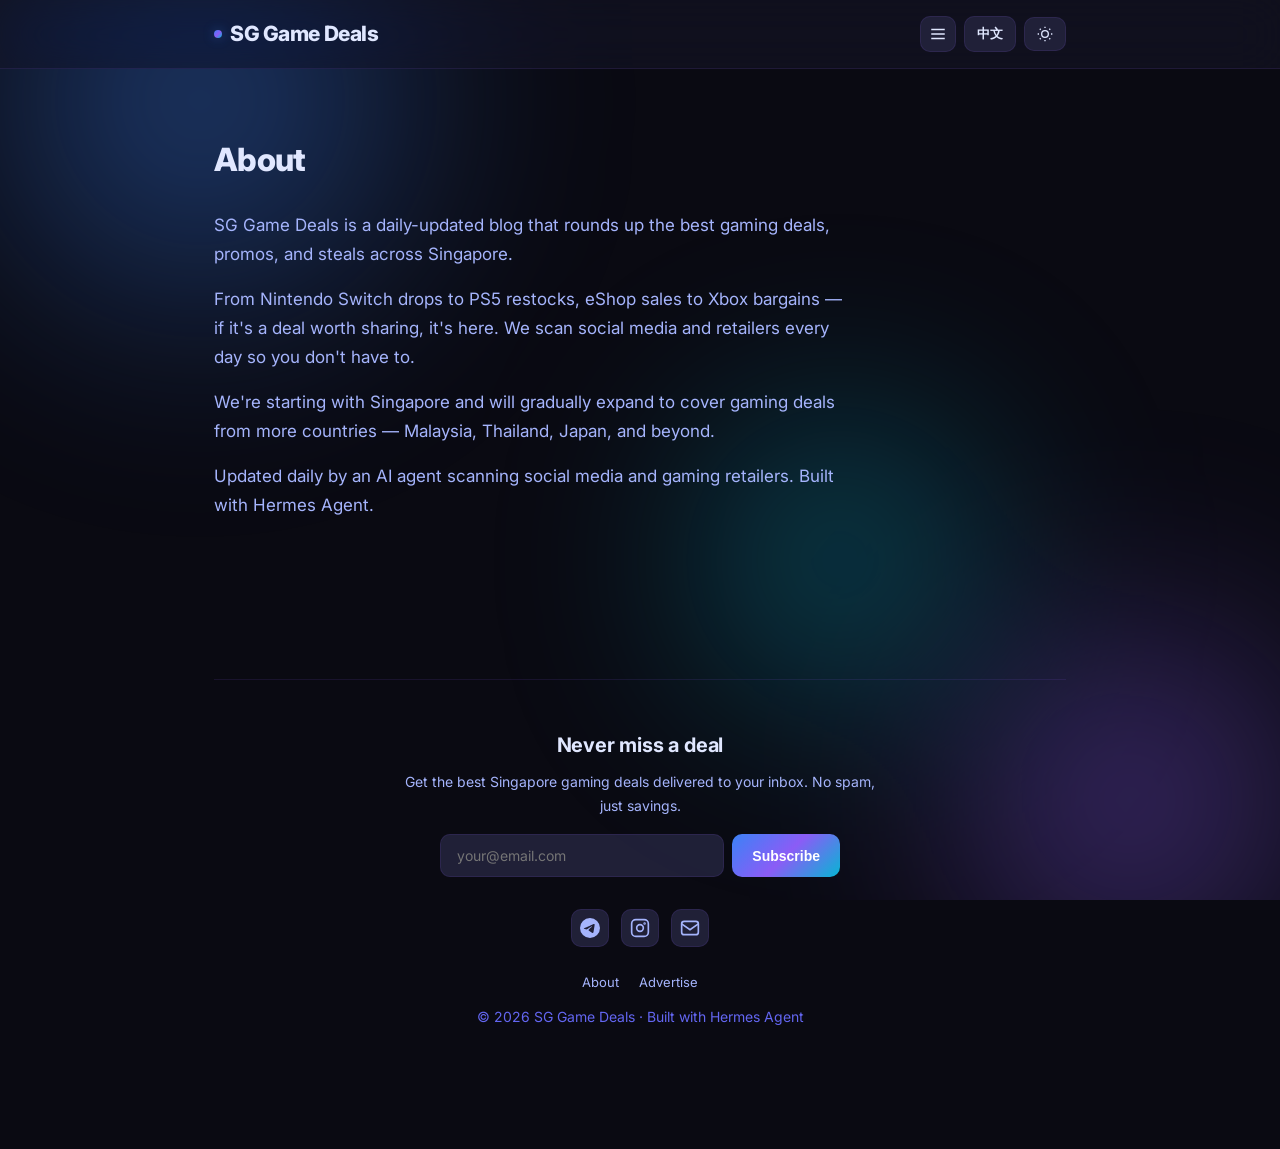
==== about.html @ f4009a66 "Initial build: SG Game Deals blog" ====
<!DOCTYPE html>
<html lang="en" data-theme="dark">
<head>
<meta charset="UTF-8">
<meta name="viewport" content="width=device-width, initial-scale=1.0">
<title>About SG Game Deals — Singapore Gaming Deals & Console Bargains Blog</title>
<meta name="description" content="SG Game Deals is a daily-updated blog curating the best gaming deals, console promos, and game sales across Singapore. Updated every day by an AI agent.">
<meta name="keywords" content="SG Game Deals about, Singapore gaming deals blog, Singapore console deals, Switch deals Singapore, PS5 deals Singapore, Xbox deals SG">
<meta name="robots" content="index, follow">
<link rel="canonical" href="https://quicktestsg.github.io/sg-game-deals/about.html">
<meta property="og:type" content="website">
<meta property="og:site_name" content="SG Game Deals">
<meta property="og:title" content="About SG Game Deals">
<meta property="og:description" content="Daily-updated Singapore gaming deals and console bargains blog.">
<meta property="og:url" content="https://quicktestsg.github.io/sg-game-deals/about.html">
<link rel="preconnect" href="https://fonts.googleapis.com">
<link rel="preconnect" href="https://fonts.gstatic.com" crossorigin>
<link href="https://fonts.googleapis.com/css2?family=Inter:wght@300;400;500;600;700;800;900&display=swap" rel="stylesheet">
<link rel="stylesheet" href="style.css?v=1">

    <!-- Google Analytics GA4 — Replace G-548117720 with your Measurement ID -->
    <script async src="https://www.googletagmanager.com/gtag/js?id=G-548117720"></script>
    <script>
      window.dataLayer = window.dataLayer || [];
      function gtag(){dataLayer.push(arguments);}
      gtag('js', new Date());
      gtag('config', 'G-548117720');
    </script>
</head>
<body>

<div class="mesh-bg">
    <div class="mesh-orb mesh-orb-1"></div>
    <div class="mesh-orb mesh-orb-2"></div>
    <div class="mesh-orb mesh-orb-3"></div>
</div>

<div class="progress-bar"></div>

<nav class="nav" id="nav">
    <div class="nav-inner">
        <a href="index.html" class="nav-brand">
            <span class="nav-brand-dot"></span>
            SG Game Deals
        </a>
        <div class="nav-right">
            <button class="nav-menu-btn" id="navMenuBtn" aria-label="Menu">
                <svg width="18" height="18" viewBox="0 0 24 24" fill="none" stroke="currentColor" stroke-width="2"><line x1="3" y1="6" x2="21" y2="6"/><line x1="3" y1="12" x2="21" y2="12"/><line x1="3" y1="18" x2="21" y2="18"/></svg>
            </button>
            <div class="nav-dropdown" id="navDropdown">
                <a href="about.html" class="nav-dropdown-link" data-en="About" data-zh="关于">About</a>
                <a href="advertise.html" class="nav-dropdown-link" data-en="Advertise" data-zh="广告合作">Advertise</a>
            </div>
            <button class="lang-toggle" id="langToggle" aria-label="Switch language">
                <span class="lang-label">中文</span>
            </button>
            <button class="theme-toggle" id="themeToggle" aria-label="Toggle theme">
                <svg class="sun" width="16" height="16" viewBox="0 0 24 24" fill="none" stroke="currentColor" stroke-width="2"><circle cx="12" cy="12" r="5"/><line x1="12" y1="1" x2="12" y2="3"/><line x1="12" y1="21" x2="12" y2="23"/><line x1="4.2" y1="4.2" x2="5.6" y2="5.6"/><line x1="18.4" y1="18.4" x2="19.8" y2="19.8"/><line x1="1" y1="12" x2="3" y2="12"/><line x1="21" y1="12" x2="23" y2="12"/><line x1="4.2" y1="19.8" x2="5.6" y2="18.4"/><line x1="18.4" y1="5.6" x2="19.8" y2="4.2"/></svg>
                <svg class="moon" width="16" height="16" viewBox="0 0 24 24" fill="none" stroke="currentColor" stroke-width="2"><path d="M21 12.79A9 9 0 1 1 11.21 3 7 7 0 0 0 21 12.79z"/></svg>
            </button>
        </div>
    </div>
</nav>

<div class="wrap">
<section class="about-section fade-in">
    <h1 data-en="About" data-zh="关于">About</h1>
    <p data-en="SG Game Deals is a daily-updated blog that rounds up the best gaming deals, promos, and steals across Singapore." data-zh="SG Game Deals 是一个每日更新的博客，汇总新加坡最划算的游戏优惠、促销和好价。">SG Game Deals is a daily-updated blog that rounds up the best gaming deals, promos, and steals across Singapore.</p>
    <p data-en="From Nintendo Switch drops to PS5 restocks, eShop sales to Xbox bargains — if it's a deal worth sharing, it's here. We scan social media and retailers every day so you don't have to." data-zh="从 Nintendo Switch 降价到 PS5 补货，从 eShop 特卖到 Xbox 好价——只要是值得分享的优惠，都在这里。我们每天扫描社交媒体和零售商，你就不用自己翻了。">From Nintendo Switch drops to PS5 restocks, eShop sales to Xbox bargains — if it's a deal worth sharing, it's here.</p>
    <p data-en="We're starting with Singapore and will gradually expand to cover gaming deals from more countries — Malaysia, Thailand, Japan, and beyond." data-zh="我们以新加坡为起点，之后会逐步扩展到更多国家的游戏优惠——马来西亚、泰国、日本等等。">We're starting with Singapore and will gradually expand to cover gaming deals from more countries.</p>
    <p data-en="Updated daily by an AI agent scanning social media and gaming retailers. Built with Hermes Agent." data-zh="每天由 AI 智能体从社交媒体和游戏零售商精选更新。使用 Hermes Agent 构建。">Updated daily by an AI agent scanning social media and gaming retailers. Built with Hermes Agent.</p>
</section>

<footer class="footer">
        <div class="footer-newsletter">
            <h3 data-en="Never miss a deal" data-zh="不错过任何优惠">Never miss a deal</h3>
            <p data-en="Get the best Singapore gaming deals delivered to your inbox. No spam, just savings." data-zh="每周精选新加坡最划算的游戏优惠，直接送到你的邮箱。不发垃圾邮件，只发省钱信息。">Get the best Singapore gaming deals delivered to your inbox. No spam, just savings.</p>
            <form class="footer-newsletter-form" id="newsletterForm">
                <input type="email" placeholder="your@email.com" required data-en-placeholder="your@email.com" data-zh-placeholder="输入你的邮箱">
                <button type="submit" data-en="Subscribe" data-zh="订阅">Subscribe</button>
            </form>
            <div class="footer-newsletter-success" id="newsletterSuccess" data-en="✅ Thanks! You're subscribed." data-zh="✅ 订阅成功！感谢加入。">✅ Thanks! You're subscribed.</div>
        </div>
        <div class="footer-social">
            <a href="#" id="socialTelegram" aria-label="Telegram" title="Telegram">
                <svg width="20" height="20" viewBox="0 0 24 24" fill="currentColor"><path d="M11.944 0A12 12 0 0 0 0 12a12 12 0 0 0 12 12 12 12 0 0 0 12-12A12 12 0 0 0 12 0a12 12 0 0 0-.056 0zm4.962 7.224c.1-.002.321.023.465.14a.506.506 0 0 1 .171.325c.016.093.036.306.02.472-.18 1.898-.962 6.502-1.36 8.627-.168.9-.499 1.201-.82 1.23-.696.065-1.225-.46-1.9-.902-1.056-.693-1.653-1.124-2.678-1.8-1.185-.78-.417-1.21.258-1.91.177-.184 3.247-2.977 3.307-3.23.007-.032.014-.15-.056-.212s-.174-.041-.249-.024c-.106.024-1.793 1.139-5.061 3.345-.48.329-.913.49-1.302.48-.428-.008-1.252-.242-1.865-.442-.751-.244-1.349-.374-1.297-.789.027-.216.324-.437.89-.663 3.498-1.524 5.83-2.529 6.995-3.014 3.332-1.386 4.025-1.627 4.476-1.635z"/></svg>
            </a>
            <a href="#" id="socialInstagram" aria-label="Instagram" title="Instagram">
                <svg width="20" height="20" viewBox="0 0 24 24" fill="none" stroke="currentColor" stroke-width="2"><rect x="2" y="2" width="20" height="20" rx="5"/><circle cx="12" cy="12" r="4"/><circle cx="17.5" cy="6.5" r="0.5" fill="currentColor"/></svg>
            </a>
            <a href="mailto:quicktestsg@gmail.com" aria-label="Email" title="Email">
                <svg width="20" height="20" viewBox="0 0 24 24" fill="none" stroke="currentColor" stroke-width="2"><rect x="2" y="4" width="20" height="16" rx="3"/><path d="M2 7l10 7 10-7"/></svg>
            </a>
        </div>
        <div class="footer-links">
            <a href="about.html" data-en="About" data-zh="关于">About</a>
            <a href="advertise.html" data-en="Advertise" data-zh="广告合作">Advertise</a>
        </div>
    <p>© 2026 SG Game Deals · Built with Hermes Agent</p>
</footer>
</div>

<script src="app.js?v=1"></script>
</body>
</html>
---- style.css ----
/* ════════════════════════════════════════════════════════════════
   SG GAME DEALS — Sleek, neon gaming design system
   ════════════════════════════════════════════════════════════════ */

/* ─── Reset ─── */
*, *::before, *::after { box-sizing: border-box; margin: 0; padding: 0; }
html { scroll-behavior: smooth; -webkit-font-smoothing: antialiased; -moz-osx-font-smoothing: grayscale; }
::selection { background: rgba(59,130,246,0.3); color: #fff; }

/* ─── Theme ─── */
:root[data-theme="dark"] {
    --bg: #0a0a12;
    --bg-glass: rgba(20,20,35,0.6);
    --bg-card: rgba(25,25,45,0.8);
    --bg-surface: rgba(35,35,60,0.9);
    --bg-elevated: rgba(35,35,60,0.9);
    --text: #e0e7ff;
    --text-secondary: #a5b4fc;
    --text-tertiary: #6366f1;
    --border: rgba(139,92,246,0.12);
    --border-hover: rgba(139,92,246,0.28);
    --accent: #3b82f6;
    --accent-2: #8b5cf6;
    --accent-3: #06b6d4;
    --accent-glow: rgba(59,130,246,0.4);
    --accent-dim: rgba(59,130,246,0.12);
    --gradient: linear-gradient(135deg, #3b82f6 0%, #8b5cf6 50%, #06b6d4 100%);
    --gradient-subtle: linear-gradient(135deg, rgba(59,130,246,0.08) 0%, rgba(139,92,246,0.04) 100%);
    --code-bg: rgba(20,20,35,0.9);
    --shadow: 0 8px 40px rgba(0,0,0,0.5);
    --shadow-glow: 0 0 40px rgba(59,130,246,0.15);
    --glass-blur: blur(24px) saturate(180%);
    --mesh-opacity: 0.5;
    --deal-tag-hot: rgba(139,92,246,0.15);
    --deal-tag-free: rgba(6,182,212,0.15);
    --deal-tag-deal: rgba(59,130,246,0.15);
}

:root[data-theme="light"] {
    --bg: #f0f4ff;
    --bg-glass: rgba(255,255,255,0.7);
    --bg-card: rgba(255,255,255,0.9);
    --bg-surface: rgba(255,255,255,0.95);
    --bg-elevated: rgba(245,247,255,0.9);
    --text: #1e1b4b;
    --text-secondary: #6366f1;
    --text-tertiary: #a5b4fc;
    --border: rgba(30,27,75,0.08);
    --border-hover: rgba(30,27,75,0.18);
    --accent: #2563eb;
    --accent-2: #7c3aed;
    --accent-3: #0891b2;
    --accent-glow: rgba(37,99,235,0.15);
    --accent-dim: rgba(37,99,235,0.08);
    --gradient: linear-gradient(135deg, #2563eb 0%, #7c3aed 50%, #0891b2 100%);
    --gradient-subtle: linear-gradient(135deg, rgba(37,99,235,0.04) 0%, rgba(124,58,237,0.02) 100%);
    --code-bg: rgba(245,247,255,0.9);
    --shadow: 0 8px 40px rgba(0,0,0,0.06);
    --shadow-glow: 0 0 40px rgba(37,99,235,0.08);
    --glass-blur: blur(24px) saturate(180%);
    --mesh-opacity: 0.3;
    --deal-tag-hot: rgba(124,58,237,0.1);
    --deal-tag-free: rgba(8,145,178,0.1);
    --deal-tag-deal: rgba(37,99,235,0.1);
}

/* ─── Base ─── */
body {
    font-family: 'Inter', -apple-system, BlinkMacSystemFont, 'Segoe UI', sans-serif;
    background: var(--bg);
    color: var(--text);
    line-height: 1.7;
    font-size: 17px;
    transition: background 0.4s ease, color 0.4s ease;
    overflow-x: hidden;
    min-height: 100vh;
}
a { text-decoration: none; color: inherit; }

/* ═══ CINEMATIC BACKGROUND MESH ═══ */
.mesh-bg {
    position: fixed;
    inset: 0;
    z-index: 0;
    overflow: hidden;
    pointer-events: none;
    opacity: var(--mesh-opacity);
}
.mesh-orb {
    position: absolute;
    border-radius: 50%;
    filter: blur(100px);
    animation: float 25s ease-in-out infinite;
}
.mesh-orb-1 { width: 600px; height: 600px; background: radial-gradient(circle, var(--accent), transparent 70%); top: -200px; left: -100px; }
.mesh-orb-2 { width: 500px; height: 500px; background: radial-gradient(circle, var(--accent-2), transparent 70%); bottom: -150px; right: -100px; animation-delay: -8s; }
.mesh-orb-3 { width: 400px; height: 400px; background: radial-gradient(circle, var(--accent-3), transparent 70%); top: 40%; left: 50%; animation-delay: -16s; }
@keyframes float {
    0%, 100% { transform: translate(0,0) scale(1); }
    33% { transform: translate(50px,-50px) scale(1.1); }
    66% { transform: translate(-50px,30px) scale(0.95); }
}

/* ─── Reading progress ─── */
.progress-bar {
    position: fixed;
    top: 0;
    left: 0;
    height: 3px;
    width: 0;
    background: var(--gradient);
    z-index: 1000;
    transition: width 0.1s;
}

/* ─── Nav ─── */
.nav {
    position: sticky;
    top: 0;
    z-index: 100;
    background: var(--bg-glass);
    backdrop-filter: var(--glass-blur);
    -webkit-backdrop-filter: var(--glass-blur);
    border-bottom: 1px solid var(--border);
    transition: border-color 0.3s, background 0.3s;
}
.nav.scrolled { border-color: var(--border-hover); }
.nav-inner {
    max-width: 900px;
    margin: 0 auto;
    padding: 16px 24px;
    display: flex;
    align-items: center;
    justify-content: space-between;
}
.nav-brand {
    font-weight: 800;
    font-size: 21px;
    letter-spacing: -0.02em;
    display: flex;
    align-items: center;
    gap: 8px;
}
.nav-brand-dot {
    width: 8px; height: 8px;
    border-radius: 50%;
    background: var(--gradient);
    box-shadow: 0 0 12px var(--accent-glow);
}
.nav-right { display: flex; align-items: center; gap: 8px; }
.nav-link {
    color: var(--text-secondary);
    font-size: 14px;
    font-weight: 500;
    transition: color 0.2s;
    padding: 8px 12px;
}
.nav-link:hover { color: var(--text); }

/* ─── Nav Dropdown Menu ─── */
.nav-menu-btn {
    background: var(--bg-surface);
    border: 1px solid var(--border);
    border-radius: 10px;
    padding: 8px;
    cursor: pointer;
    color: var(--text);
    display: flex;
    align-items: center;
    justify-content: center;
    transition: border-color 0.2s, background 0.2s;
}
.nav-menu-btn:hover { border-color: var(--border-hover); }
.nav-menu-btn svg { display: block; }

.nav-dropdown {
    position: absolute;
    top: calc(100% + 6px);
    right: 24px;
    background: var(--bg-elevated);
    border: 1px solid var(--border-hover);
    border-radius: 14px;
    box-shadow: 0 12px 40px rgba(0,0,0,0.3);
    padding: 6px;
    min-width: 180px;
    opacity: 0;
    visibility: hidden;
    transform: translateY(-8px);
    transition: opacity 0.18s, transform 0.18s, visibility 0.18s;
    z-index: 200;
}
.nav-dropdown.open {
    opacity: 1;
    visibility: visible;
    transform: translateY(0);
}
.nav-dropdown-link {
    display: block;
    padding: 10px 14px;
    border-radius: 8px;
    font-size: 14px;
    font-weight: 500;
    color: var(--text-secondary);
    transition: background 0.15s, color 0.15s;
}
.nav-dropdown-link:hover {
    background: var(--accent-dim);
    color: var(--text);
}

/* ─── Buttons ─── */
.lang-toggle, .theme-toggle {
    background: var(--bg-surface);
    border: 1px solid var(--border);
    border-radius: 10px;
    padding: 8px 12px;
    cursor: pointer;
    color: var(--text);
    display: flex;
    align-items: center;
    justify-content: center;
    transition: border-color 0.2s, background 0.2s;
    min-width: 38px;
    font-size: 13px;
    font-weight: 600;
}
.lang-toggle:hover, .theme-toggle:hover { border-color: var(--border-hover); }
.theme-toggle .moon { display: none; }
:root[data-theme="light"] .theme-toggle .sun { display: none; }
:root[data-theme="light"] .theme-toggle .moon { display: block; }

/* ─── Wrap ─── */
.wrap {
    position: relative;
    z-index: 1;
    max-width: 900px;
    margin: 0 auto;
    padding: 0 24px 120px;
}

/* ─── Intro ─── */
.intro { padding: 80px 0 48px; }
.intro-badge {
    display: inline-flex;
    align-items: center;
    gap: 8px;
    padding: 6px 14px;
    border-radius: 100px;
    background: var(--accent-dim);
    border: 1px solid var(--border);
    font-size: 13px;
    font-weight: 500;
    color: var(--accent);
    margin-bottom: 24px;
}
.intro-badge-dot {
    width: 6px; height: 6px;
    border-radius: 50%;
    background: var(--accent);
    box-shadow: 0 0 8px var(--accent-glow);
    animation: pulse 2s ease-in-out infinite;
}
@keyframes pulse { 0%,100% { opacity: 1; } 50% { opacity: 0.4; } }

.intro-tagline {
    font-size: clamp(32px, 5vw, 48px);
    font-weight: 800;
    letter-spacing: -0.03em;
    line-height: 1.1;
    margin-bottom: 20px;
}
.intro-tagline em {
    font-style: italic;
    font-weight: 300;
    background: var(--gradient);
    -webkit-background-clip: text;
    background-clip: text;
    -webkit-text-fill-color: transparent;
    color: transparent;
}
.intro-bio {
    font-size: 18px;
    color: var(--text-secondary);
    max-width: 640px;
}

/* ─── Country Filter Pills ─── */
.country-tabs {
    display: flex;
    gap: 8px;
    margin: 40px 0 32px;
    flex-wrap: wrap;
}
.country-pill {
    padding: 8px 16px;
    border-radius: 100px;
    background: var(--bg-surface);
    border: 1px solid var(--border);
    font-size: 14px;
    font-weight: 600;
    cursor: pointer;
    transition: all 0.2s;
    color: var(--text-secondary);
    white-space: nowrap;
}
.country-pill:hover { border-color: var(--border-hover); color: var(--text); }
.country-pill.active {
    background: var(--gradient);
    border-color: transparent;
    color: #fff;
    box-shadow: 0 4px 20px var(--accent-glow);
}

/* ─── Feed Tabs ─── */
.feed-tabs {
    position: sticky;
    top: 57px;
    z-index: 90;
    padding: 12px 0;
    margin-bottom: 8px;
    background: var(--bg);
}
.feed-tabs::before {
    content: '';
    position: absolute;
    inset: -8px -24px;
    background: var(--bg);
    z-index: -1;
    border-bottom: 1px solid var(--border);
}
.tab-group { display: flex; gap: 4px; }
.tab-btn {
    padding: 8px 18px;
    border-radius: 100px;
    border: 1px solid var(--border);
    background: var(--bg-surface);
    color: var(--text-secondary);
    font-size: 14px;
    font-weight: 600;
    cursor: pointer;
    transition: all 0.2s;
}
.tab-btn:hover { color: var(--text); border-color: var(--border-hover); }
.tab-btn.active {
    background: var(--accent);
    color: #fff;
    border-color: var(--accent);
}

/* ─── Tab Panes ─── */
.tab-pane { display: none; }
.tab-pane.active { display: block; animation: fadeIn 0.3s; }
@keyframes fadeIn { from { opacity: 0; transform: translateY(8px); } to { opacity: 1; transform: translateY(0); } }

/* ─── Preview Sections ─── */
.preview-section { margin-bottom: 48px; }
.preview-header {
    display: flex;
    align-items: center;
    justify-content: space-between;
    margin-bottom: 20px;
}
.preview-label {
    font-size: 14px;
    font-weight: 700;
    text-transform: uppercase;
    letter-spacing: 0.05em;
    color: var(--text-secondary);
}
.preview-more {
    background: none;
    border: none;
    color: var(--accent);
    font-size: 14px;
    font-weight: 600;
    cursor: pointer;
    transition: opacity 0.2s;
}
.preview-more:hover { opacity: 0.7; }

/* ─── Post Cards (Articles) ─── */
.post-item { transition: opacity 0.3s; }
.post-item-inner {
    display: block;
    padding: 24px 0;
    border-bottom: 1px solid var(--border);
    transition: border-color 0.2s;
    position: relative;
}
.post-item-inner:hover { border-color: var(--border-hover); }
.post-item-inner:hover .post-arrow { transform: translateX(4px); opacity: 1; }
.post-meta {
    display: flex;
    align-items: center;
    gap: 8px;
    font-size: 13px;
    color: var(--text-tertiary);
    margin-bottom: 8px;
}
.post-dot { width: 3px; height: 3px; border-radius: 50%; background: var(--text-tertiary); }
.post-title {
    font-size: 22px;
    font-weight: 700;
    letter-spacing: -0.02em;
    margin-bottom: 8px;
    line-height: 1.3;
    color: var(--text);
}
.post-excerpt {
    font-size: 15px;
    color: var(--text-secondary);
    line-height: 1.5;
}
.post-arrow {
    position: absolute;
    right: 0;
    top: 50%;
    transform: translateY(-50%);
    font-size: 20px;
    color: var(--accent);
    opacity: 0;
    transition: all 0.2s;
}

/* ─── Deal Cards ─── */
.deal-list { display: flex; flex-direction: column; gap: 16px; }
.deal-card {
    background: var(--bg-card);
    border: 1px solid var(--border);
    border-radius: 16px;
    overflow: hidden;
    transition: border-color 0.2s, transform 0.2s;
}
.deal-card:hover { border-color: var(--border-hover); transform: translateY(-2px); }
.deal-header {
    display: flex;
    align-items: center;
    gap: 12px;
    padding: 16px 20px 0;
}
.deal-avatar {
    width: 40px; height: 40px;
    border-radius: 50%;
    object-fit: cover;
    flex-shrink: 0;
}
.deal-author { flex: 1; min-width: 0; }
.deal-name { font-weight: 700; font-size: 15px; display: flex; align-items: center; gap: 4px; }
.deal-handle { font-size: 13px; color: var(--text-tertiary); }
.deal-tag {
    font-size: 11px;
    font-weight: 700;
    padding: 4px 10px;
    border-radius: 100px;
    white-space: nowrap;
    flex-shrink: 0;
}
.deal-tag-1fl { background: var(--deal-tag-hot); color: var(--accent-2); }
.deal-tag-deal { background: var(--deal-tag-deal); color: var(--accent); }
.deal-tag-free { background: var(--deal-tag-free); color: var(--accent-3); }
.deal-body {
    padding: 12px 20px;
    font-size: 15px;
    line-height: 1.6;
    white-space: pre-wrap;
    word-break: break-word;
}
.deal-body a { color: var(--accent); }
.deal-media {
    margin: 8px 20px 0;
    border-radius: 12px;
    overflow: hidden;
    cursor: pointer;
    max-height: 400px;
}
.deal-media img { width: 100%; display: block; object-fit: cover; }
.deal-footer {
    display: flex;
    align-items: center;
    gap: 24px;
    padding: 12px 20px 16px;
}
.deal-stat {
    display: flex;
    align-items: center;
    gap: 6px;
    font-size: 13px;
    color: var(--text-tertiary);
}
.deal-open {
    margin-left: auto;
    color: var(--accent);
    font-weight: 600;
    font-size: 14px;
    transition: opacity 0.2s;
}
.deal-open:hover { opacity: 0.7; }
.deal-source {
    font-size: 12px;
    color: var(--text-tertiary);
    padding: 0 20px 12px;
    font-style: italic;
}

/* ─── Sponsored Deal Card ─── */
.deal-card-sponsored {
    border-color: var(--accent);
    box-shadow: 0 0 30px var(--accent-dim), 0 8px 40px rgba(0,0,0,0.2);
    position: relative;
}
.deal-card-sponsored::before {
    content: 'SPONSORED';
    position: absolute;
    top: -10px;
    right: 16px;
    background: var(--gradient);
    color: #fff;
    font-size: 10px;
    font-weight: 800;
    padding: 3px 10px;
    border-radius: 100px;
    letter-spacing: 0.06em;
    z-index: 2;
}
.deal-tag-sponsored {
    background: var(--gradient);
    color: #fff;
}

/* ─── Post Page ─── */
.post-header { padding: 64px 0 40px; }
.post-header-meta {
    display: flex;
    align-items: center;
    gap: 8px;
    font-size: 14px;
    color: var(--text-tertiary);
    margin-bottom: 16px;
}
.post-header-dot { width: 4px; height: 4px; border-radius: 50%; background: var(--text-tertiary); }
.post-header-title {
    font-size: clamp(32px, 5vw, 44px);
    font-weight: 800;
    letter-spacing: -0.03em;
    line-height: 1.1;
    margin-bottom: 20px;
}
.post-header-deck {
    font-size: 19px;
    color: var(--text-secondary);
    line-height: 1.6;
    max-width: 720px;
}
.post-body {
    font-size: 17px;
    line-height: 1.8;
    color: var(--text);
}
.post-body p { margin-bottom: 24px; }
.post-body h2 {
    font-size: 26px;
    font-weight: 700;
    letter-spacing: -0.02em;
    margin: 48px 0 16px;
}
.post-body h3 {
    font-size: 20px;
    font-weight: 600;
    margin: 32px 0 12px;
}
.post-body ul, .post-body ol { margin: 0 0 24px 20px; }
.post-body li { margin-bottom: 8px; }
.post-body strong { font-weight: 700; }
.post-body em { font-style: italic; }
.post-body a { color: var(--accent); text-decoration: underline; text-decoration-color: var(--accent-dim); }
.post-body blockquote {
    border-left: 3px solid var(--accent);
    padding: 8px 0 8px 20px;
    margin: 24px 0;
    color: var(--text-secondary);
    font-style: italic;
}
.post-body img {
    width: 100%;
    border-radius: 12px;
    margin: 24px 0;
}
.post-body .caption {
    font-size: 14px;
    color: var(--text-tertiary);
    text-align: center;
    margin-top: -16px;
    margin-bottom: 24px;
    font-style: italic;
}
.post-body .callout {
    background: var(--accent-dim);
    border: 1px solid var(--border);
    border-radius: 12px;
    padding: 20px 24px;
    margin: 24px 0;
}
.post-body .callout-title {
    font-weight: 700;
    color: var(--accent);
    margin-bottom: 8px;
    font-size: 15px;
}

/* ─── Fade-in animation ─── */
.fade-in { animation: cardFadeIn 0.4s ease-out both; }
@keyframes cardFadeIn { from { opacity: 0; transform: translateY(12px); } to { opacity: 1; transform: translateY(0); } }

/* ─── News section subtitle ─── */
.deals-section-sub {
    font-size: 14px;
    color: var(--text-tertiary);
    margin-bottom: 20px;
}

/* ─── Footer ─── */
.footer {
    margin-top: 80px;
    padding-top: 48px;
    border-top: 1px solid var(--border);
    text-align: center;
    color: var(--text-tertiary);
    font-size: 14px;
}
.footer-newsletter {
    max-width: 480px;
    margin: 0 auto 32px;
}
.footer-newsletter h3 {
    font-size: 20px;
    font-weight: 700;
    color: var(--text);
    margin-bottom: 8px;
    letter-spacing: -0.01em;
}
.footer-newsletter p {
    font-size: 14px;
    color: var(--text-secondary);
    margin-bottom: 16px;
}
.footer-newsletter-form {
    display: flex;
    gap: 8px;
    max-width: 400px;
    margin: 0 auto;
}
.footer-newsletter-form input[type="email"] {
    flex: 1;
    padding: 12px 16px;
    background: var(--bg-surface);
    border: 1px solid var(--border);
    border-radius: 10px;
    color: var(--text);
    font-size: 14px;
    font-family: inherit;
    outline: none;
    transition: border-color 0.2s;
}
.footer-newsletter-form input[type="email"]:focus {
    border-color: var(--accent);
    box-shadow: 0 0 0 3px var(--accent-dim);
}
.footer-newsletter-form button {
    padding: 12px 20px;
    background: var(--gradient);
    border: none;
    border-radius: 10px;
    color: #fff;
    font-size: 14px;
    font-weight: 600;
    cursor: pointer;
    white-space: nowrap;
    transition: opacity 0.2s, transform 0.15s;
}
.footer-newsletter-form button:hover { opacity: 0.9; }
.footer-newsletter-form button:active { transform: scale(0.96); }
.footer-newsletter-success {
    display: none;
    padding: 12px 16px;
    background: var(--accent-dim);
    border: 1px solid var(--accent);
    border-radius: 10px;
    color: var(--accent);
    font-size: 14px;
    font-weight: 500;
    margin-top: 12px;
}
.footer-newsletter-success.show { display: block; }
.footer-social {
    display: flex;
    justify-content: center;
    gap: 12px;
    margin-bottom: 24px;
}
.footer-social a {
    width: 38px;
    height: 38px;
    border-radius: 10px;
    background: var(--bg-surface);
    border: 1px solid var(--border);
    display: flex;
    align-items: center;
    justify-content: center;
    color: var(--text-secondary);
    transition: all 0.2s;
}
.footer-social a:hover {
    border-color: var(--accent);
    color: var(--accent);
    transform: translateY(-2px);
}
.footer-social svg { display: block; }
.footer-links {
    display: flex;
    justify-content: center;
    gap: 20px;
    margin-bottom: 12px;
    flex-wrap: wrap;
}
.footer-links a {
    color: var(--text-secondary);
    text-decoration: none;
    font-size: 13px;
    transition: color 0.2s;
}
.footer-links a:hover { color: var(--text); }

/* ─── About page ─── */
.about-section { padding: 64px 0; }
.about-section h1 {
    font-size: 32px;
    font-weight: 800;
    letter-spacing: -0.02em;
    margin-bottom: 24px;
}
.about-section p {
    font-size: 17px;
    color: var(--text-secondary);
    margin-bottom: 16px;
    max-width: 640px;
}

/* ─── Responsive ─── */
@media (max-width: 640px) {
    .nav-inner { padding: 12px 14px; }
    .nav-brand { font-size: 18px; gap: 6px; }
    .nav-brand-dot { width: 7px; height: 7px; }
    .nav-right { gap: 2px; }
    .nav-link { padding: 6px 7px; font-size: 13px; }
    .lang-toggle, .theme-toggle { padding: 6px 8px; min-width: 34px; }
    .wrap { padding: 0 16px 80px; }
    .intro { padding: 48px 0 32px; }
    .post-header { padding: 40px 0 32px; }
    .feed-tabs { top: 49px; }
    .deal-footer { gap: 16px; }
    .post-arrow { display: none; }
}

/* ─── Lightbox ─── */
.lightbox-overlay {
    position: fixed;
    inset: 0;
    background: rgba(0,0,0,0.9);
    z-index: 9999;
    display: none;
    align-items: center;
    justify-content: center;
    cursor: zoom-out;
    padding: 40px;
}
.lightbox-overlay.active { display: flex; animation: fadeIn 0.2s; }
.lightbox-overlay img {
    max-width: 100%;
    max-height: 100%;
    border-radius: 8px;
}
.lightbox-close {
    position: absolute;
    top: 20px;
    right: 20px;
    background: rgba(255,255,255,0.1);
    border: none;
    color: #fff;
    width: 40px;
    height: 40px;
    border-radius: 50%;
    cursor: pointer;
    display: flex;
    align-items: center;
    justify-content: center;
}
.lightbox-close:hover { background: rgba(255,255,255,0.2); }
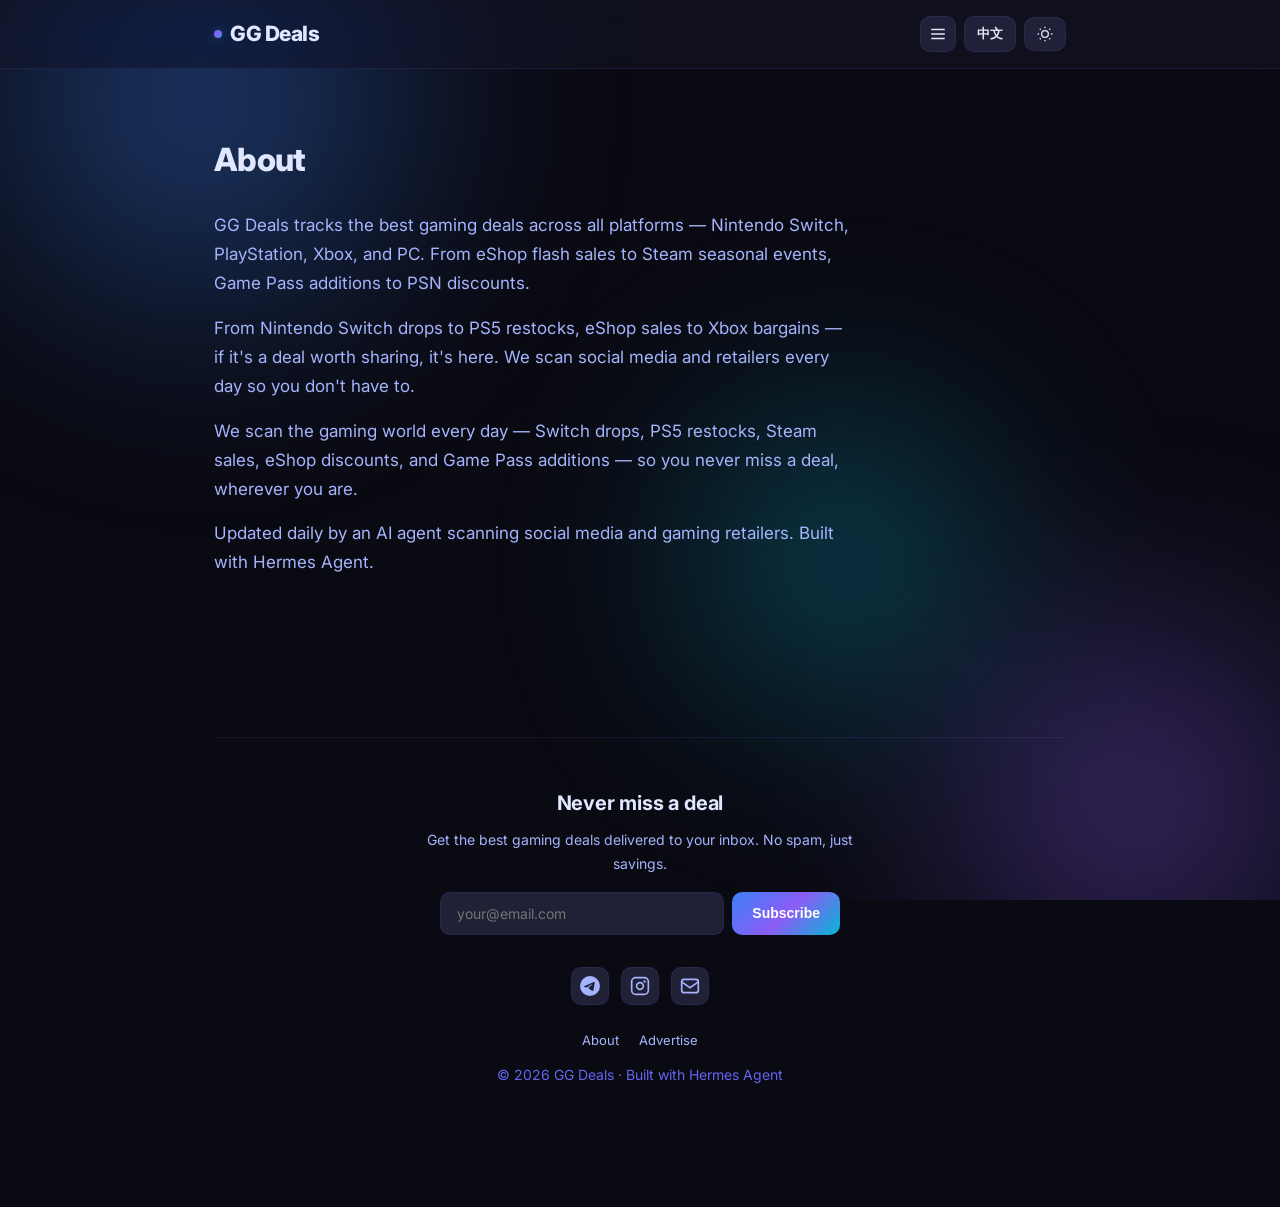
==== commit e97b32fc: "Rebrand: SG Game Deals → GG Deals (global, not Singapore-specific)" ====
--- a/about.html
+++ b/about.html
@@ -3,15 +3,15 @@
 <head>
 <meta charset="UTF-8">
 <meta name="viewport" content="width=device-width, initial-scale=1.0">
-<title>About SG Game Deals — Singapore Gaming Deals & Console Bargains Blog</title>
-<meta name="description" content="SG Game Deals is a daily-updated blog curating the best gaming deals, console promos, and game sales across Singapore. Updated every day by an AI agent.">
-<meta name="keywords" content="SG Game Deals about, Singapore gaming deals blog, Singapore console deals, Switch deals Singapore, PS5 deals Singapore, Xbox deals SG">
+<title>About GG Deals — Global Gaming Deals & Console Bargains Blog</title>
+<meta name="description" content="GG Deals is a daily-updated blog curating the best gaming deals, console promos, and game sales across all platforms — worldwide. Updated every day by an AI agent.">
+<meta name="keywords" content="GG Deals about, gaming deals blog, console deals, Switch deals, PS5 deals, Xbox deals, Steam sales, Game Pass deals, PC gaming deals">
 <meta name="robots" content="index, follow">
 <link rel="canonical" href="https://quicktestsg.github.io/sg-game-deals/about.html">
 <meta property="og:type" content="website">
-<meta property="og:site_name" content="SG Game Deals">
-<meta property="og:title" content="About SG Game Deals">
-<meta property="og:description" content="Daily-updated Singapore gaming deals and console bargains blog.">
+<meta property="og:site_name" content="GG Deals">
+<meta property="og:title" content="About GG Deals">
+<meta property="og:description" content="Daily-updated gaming deals and console bargains blog, worldwide.">
 <meta property="og:url" content="https://quicktestsg.github.io/sg-game-deals/about.html">
 <link rel="preconnect" href="https://fonts.googleapis.com">
 <link rel="preconnect" href="https://fonts.gstatic.com" crossorigin>
@@ -41,7 +41,7 @@
     <div class="nav-inner">
         <a href="index.html" class="nav-brand">
             <span class="nav-brand-dot"></span>
-            SG Game Deals
+            GG Deals
         </a>
         <div class="nav-right">
             <button class="nav-menu-btn" id="navMenuBtn" aria-label="Menu">
@@ -65,16 +65,16 @@
 <div class="wrap">
 <section class="about-section fade-in">
     <h1 data-en="About" data-zh="关于">About</h1>
-    <p data-en="SG Game Deals is a daily-updated blog that rounds up the best gaming deals, promos, and steals across Singapore." data-zh="SG Game Deals 是一个每日更新的博客，汇总新加坡最划算的游戏优惠、促销和好价。">SG Game Deals is a daily-updated blog that rounds up the best gaming deals, promos, and steals across Singapore.</p>
+    <p data-en="GG Deals tracks the best gaming deals across all platforms — Nintendo Switch, PlayStation, Xbox, and PC. From eShop flash sales to Steam seasonal events, Game Pass additions to PSN discounts." data-zh="GG Deals 为你追踪全平台最划算的游戏优惠——Nintendo Switch、PlayStation、Xbox 和 PC。从 eShop 闪购到 Steam 季节大促，从 Game Pass 新增到 PSN 折扣。">GG Deals tracks the best gaming deals across all platforms — Nintendo Switch, PlayStation, Xbox, and PC. From eShop flash sales to Steam seasonal events, Game Pass additions to PSN discounts.</p>
     <p data-en="From Nintendo Switch drops to PS5 restocks, eShop sales to Xbox bargains — if it's a deal worth sharing, it's here. We scan social media and retailers every day so you don't have to." data-zh="从 Nintendo Switch 降价到 PS5 补货，从 eShop 特卖到 Xbox 好价——只要是值得分享的优惠，都在这里。我们每天扫描社交媒体和零售商，你就不用自己翻了。">From Nintendo Switch drops to PS5 restocks, eShop sales to Xbox bargains — if it's a deal worth sharing, it's here.</p>
-    <p data-en="We're starting with Singapore and will gradually expand to cover gaming deals from more countries — Malaysia, Thailand, Japan, and beyond." data-zh="我们以新加坡为起点，之后会逐步扩展到更多国家的游戏优惠——马来西亚、泰国、日本等等。">We're starting with Singapore and will gradually expand to cover gaming deals from more countries.</p>
+    <p data-en="We scan the gaming world every day — Switch drops, PS5 restocks, Steam sales, eShop discounts, and Game Pass additions — so you never miss a deal, wherever you are." data-zh="我们每天扫描全球游戏世界——Switch 降价、PS5 补货、Steam 大促、eShop 折扣、Game Pass 新增——让你无论身在何处都不会错过好价。">We scan the gaming world every day — Switch drops, PS5 restocks, Steam sales, eShop discounts, and Game Pass additions — so you never miss a deal, wherever you are.</p>
     <p data-en="Updated daily by an AI agent scanning social media and gaming retailers. Built with Hermes Agent." data-zh="每天由 AI 智能体从社交媒体和游戏零售商精选更新。使用 Hermes Agent 构建。">Updated daily by an AI agent scanning social media and gaming retailers. Built with Hermes Agent.</p>
 </section>
 
 <footer class="footer">
         <div class="footer-newsletter">
             <h3 data-en="Never miss a deal" data-zh="不错过任何优惠">Never miss a deal</h3>
-            <p data-en="Get the best Singapore gaming deals delivered to your inbox. No spam, just savings." data-zh="每周精选新加坡最划算的游戏优惠，直接送到你的邮箱。不发垃圾邮件，只发省钱信息。">Get the best Singapore gaming deals delivered to your inbox. No spam, just savings.</p>
+            <p data-en="Get the best gaming deals delivered to your inbox. No spam, just savings." data-zh="每周精选全球最划算的游戏优惠，直接送到你的邮箱。不发垃圾邮件，只发省钱信息。">Get the best gaming deals delivered to your inbox. No spam, just savings.</p>
             <form class="footer-newsletter-form" id="newsletterForm">
                 <input type="email" placeholder="your@email.com" required data-en-placeholder="your@email.com" data-zh-placeholder="输入你的邮箱">
                 <button type="submit" data-en="Subscribe" data-zh="订阅">Subscribe</button>
@@ -96,7 +96,7 @@
             <a href="about.html" data-en="About" data-zh="关于">About</a>
             <a href="advertise.html" data-en="Advertise" data-zh="广告合作">Advertise</a>
         </div>
-    <p>© 2026 SG Game Deals · Built with Hermes Agent</p>
+    <p>© 2026 GG Deals · Built with Hermes Agent</p>
 </footer>
 </div>
 
